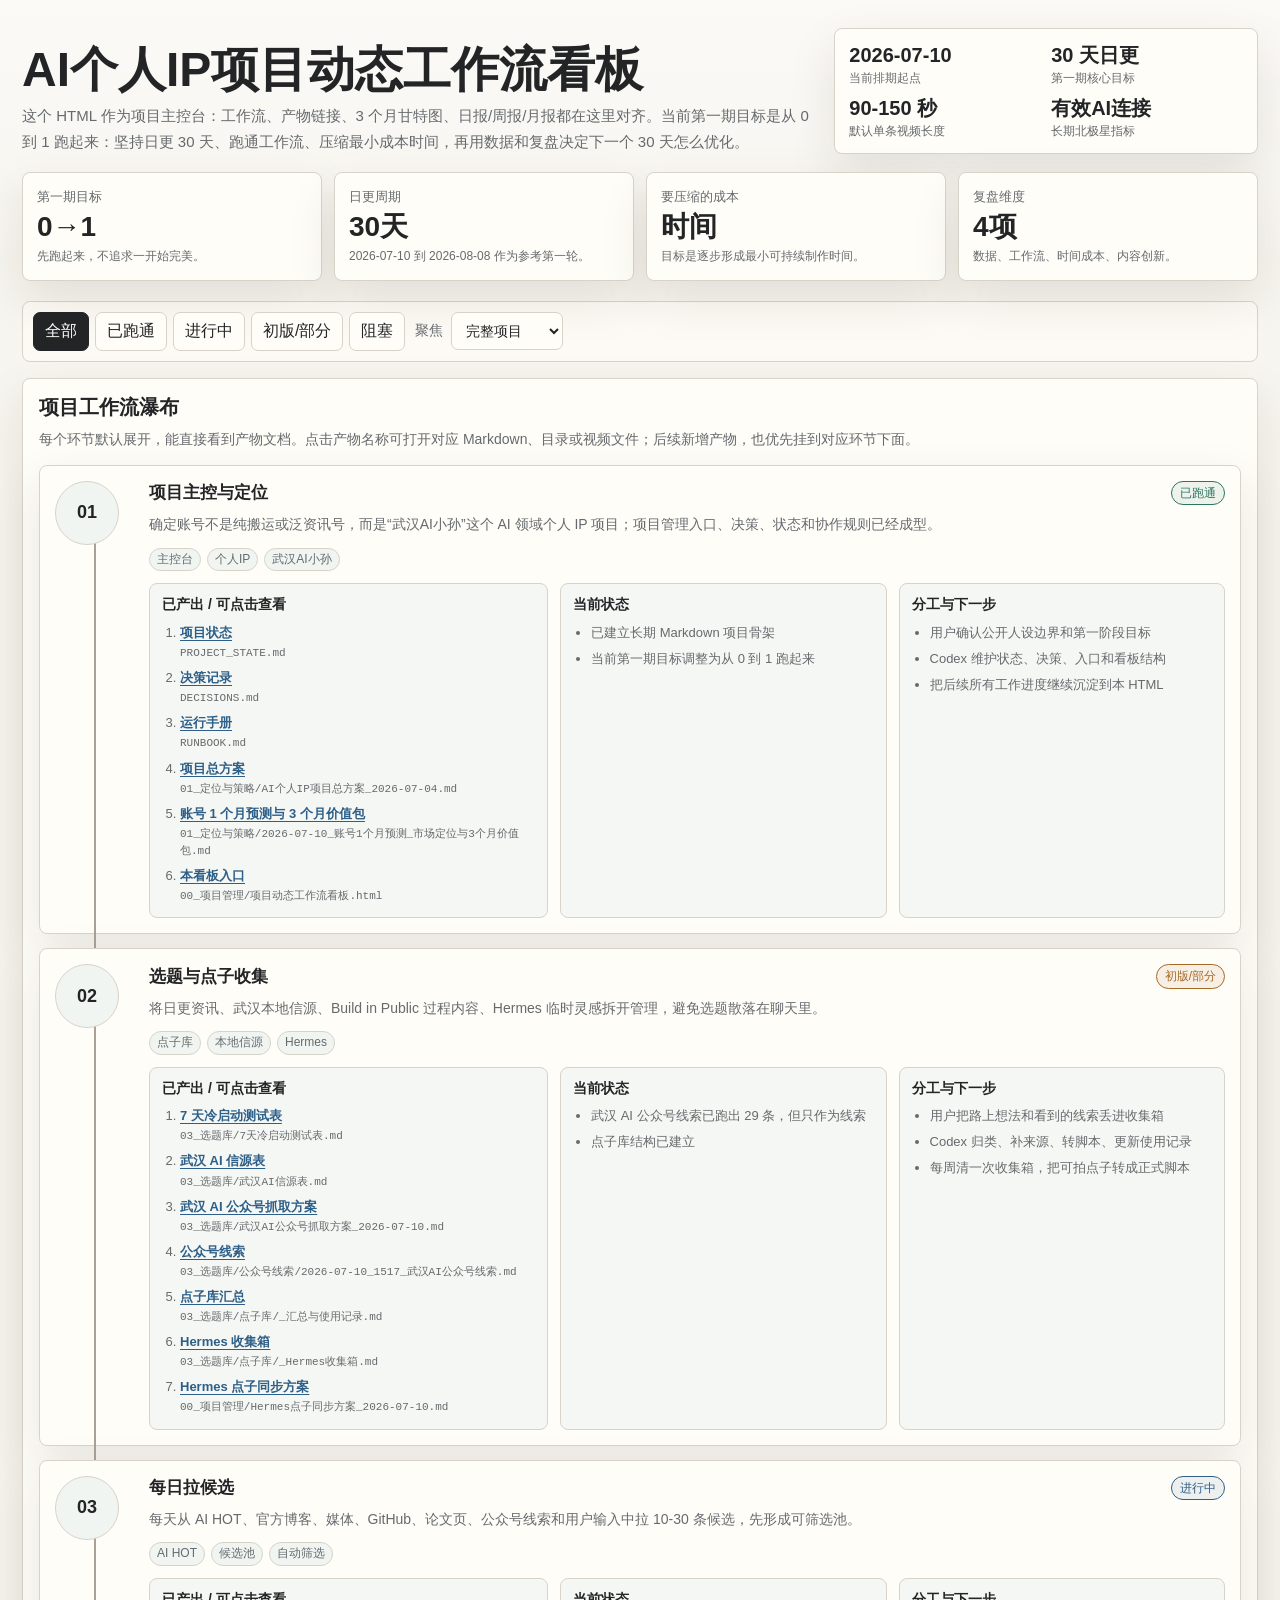
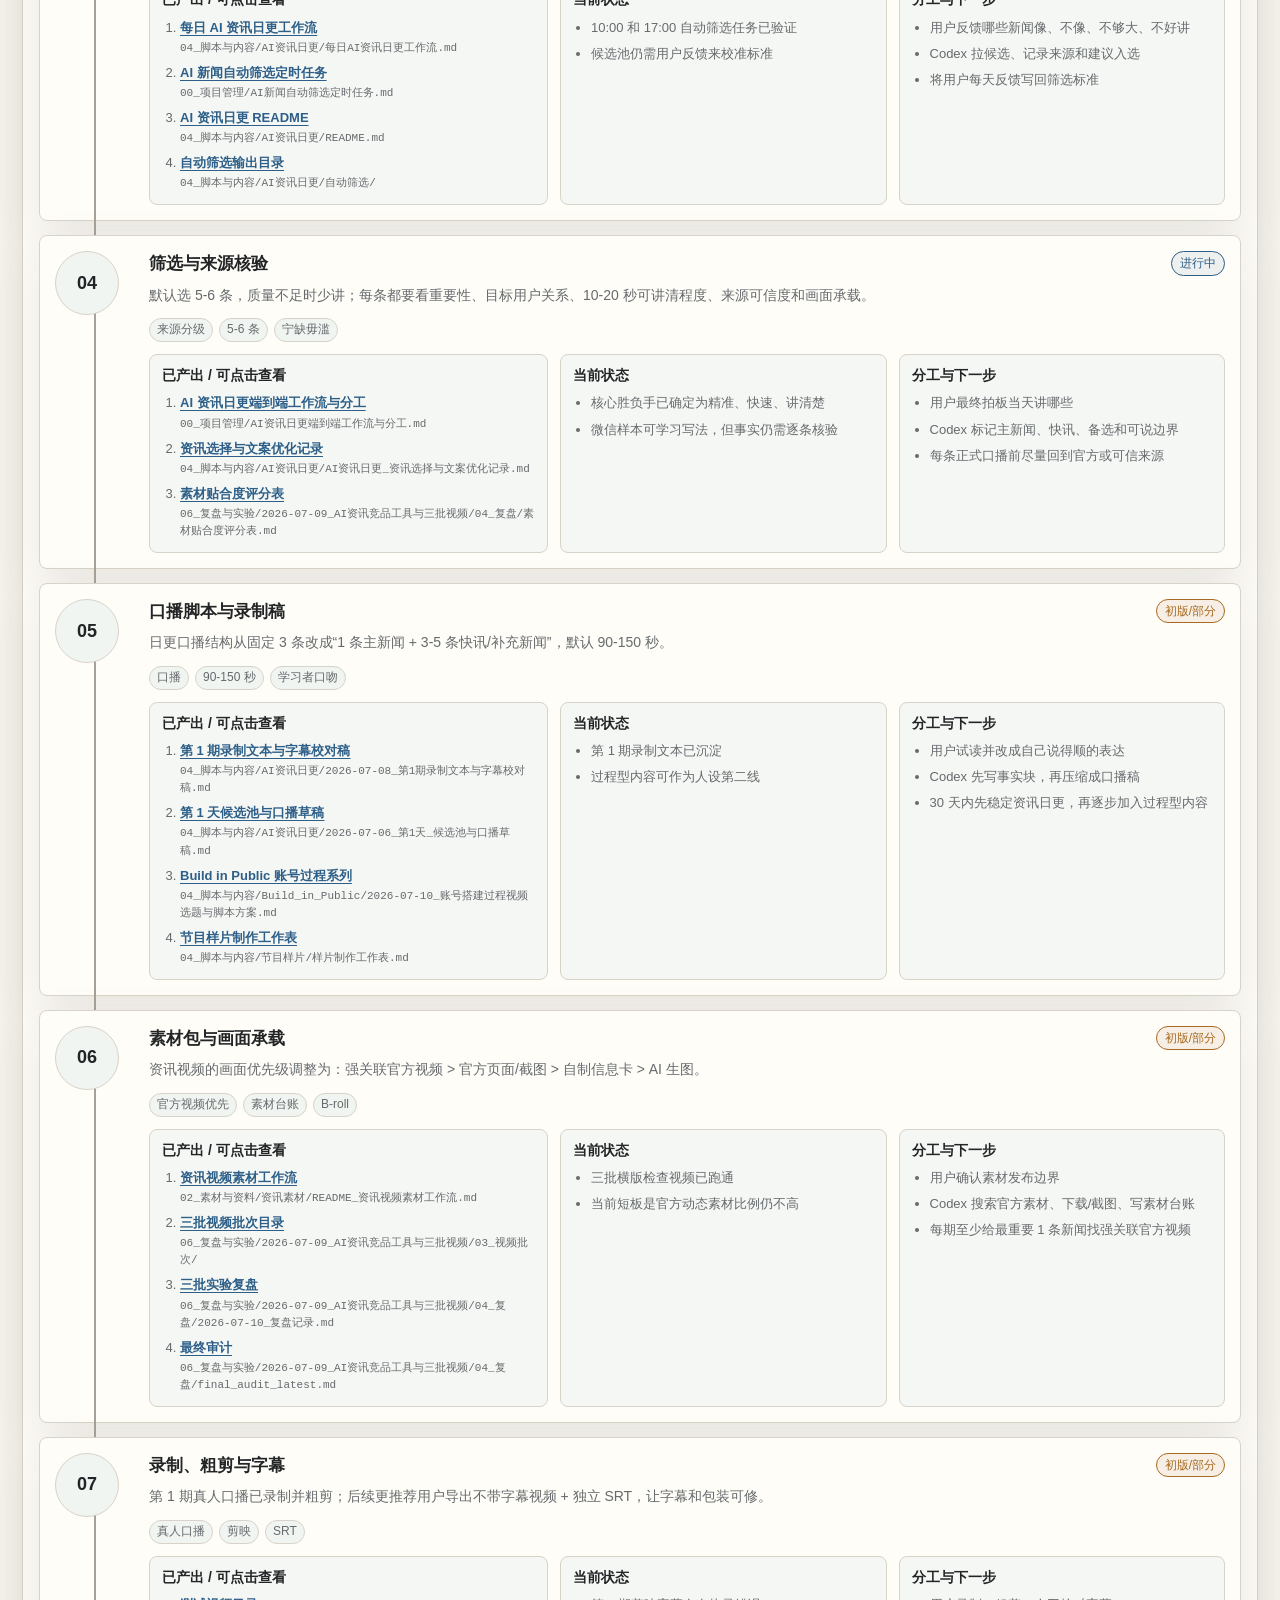
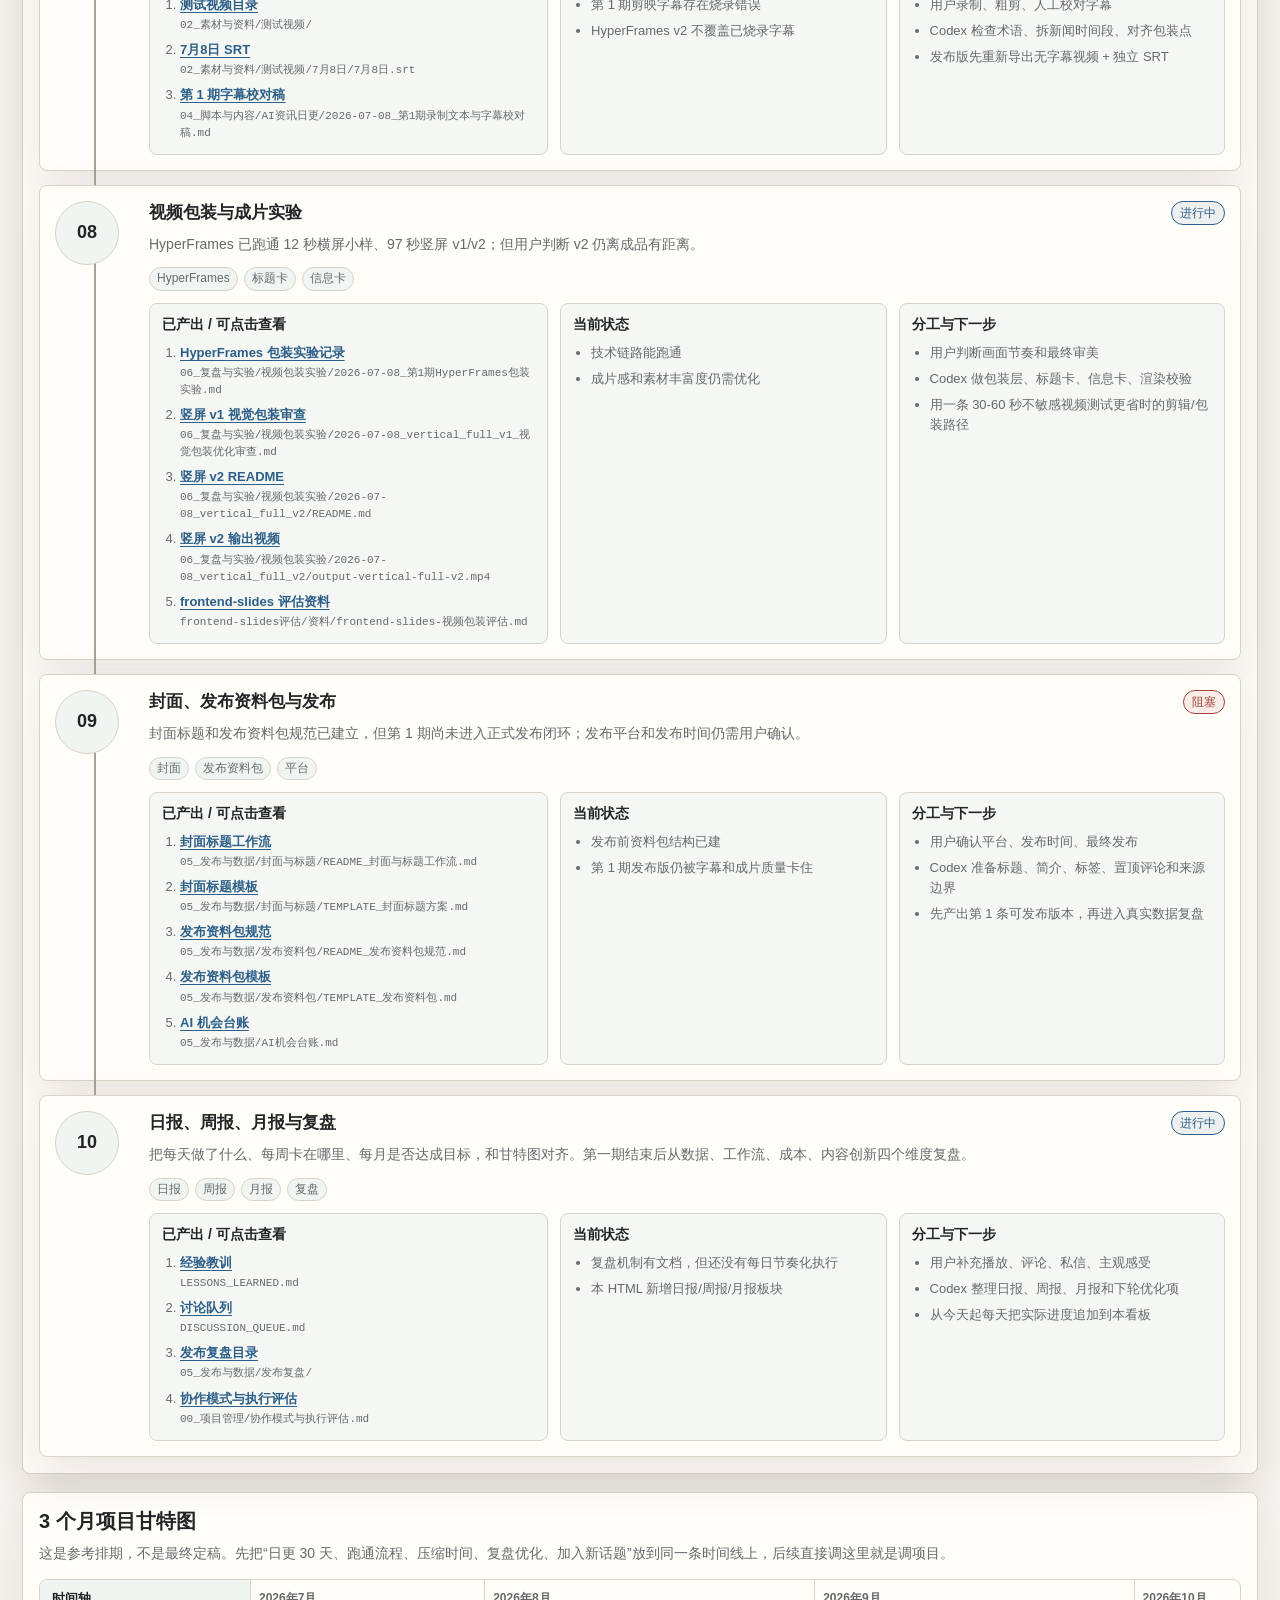
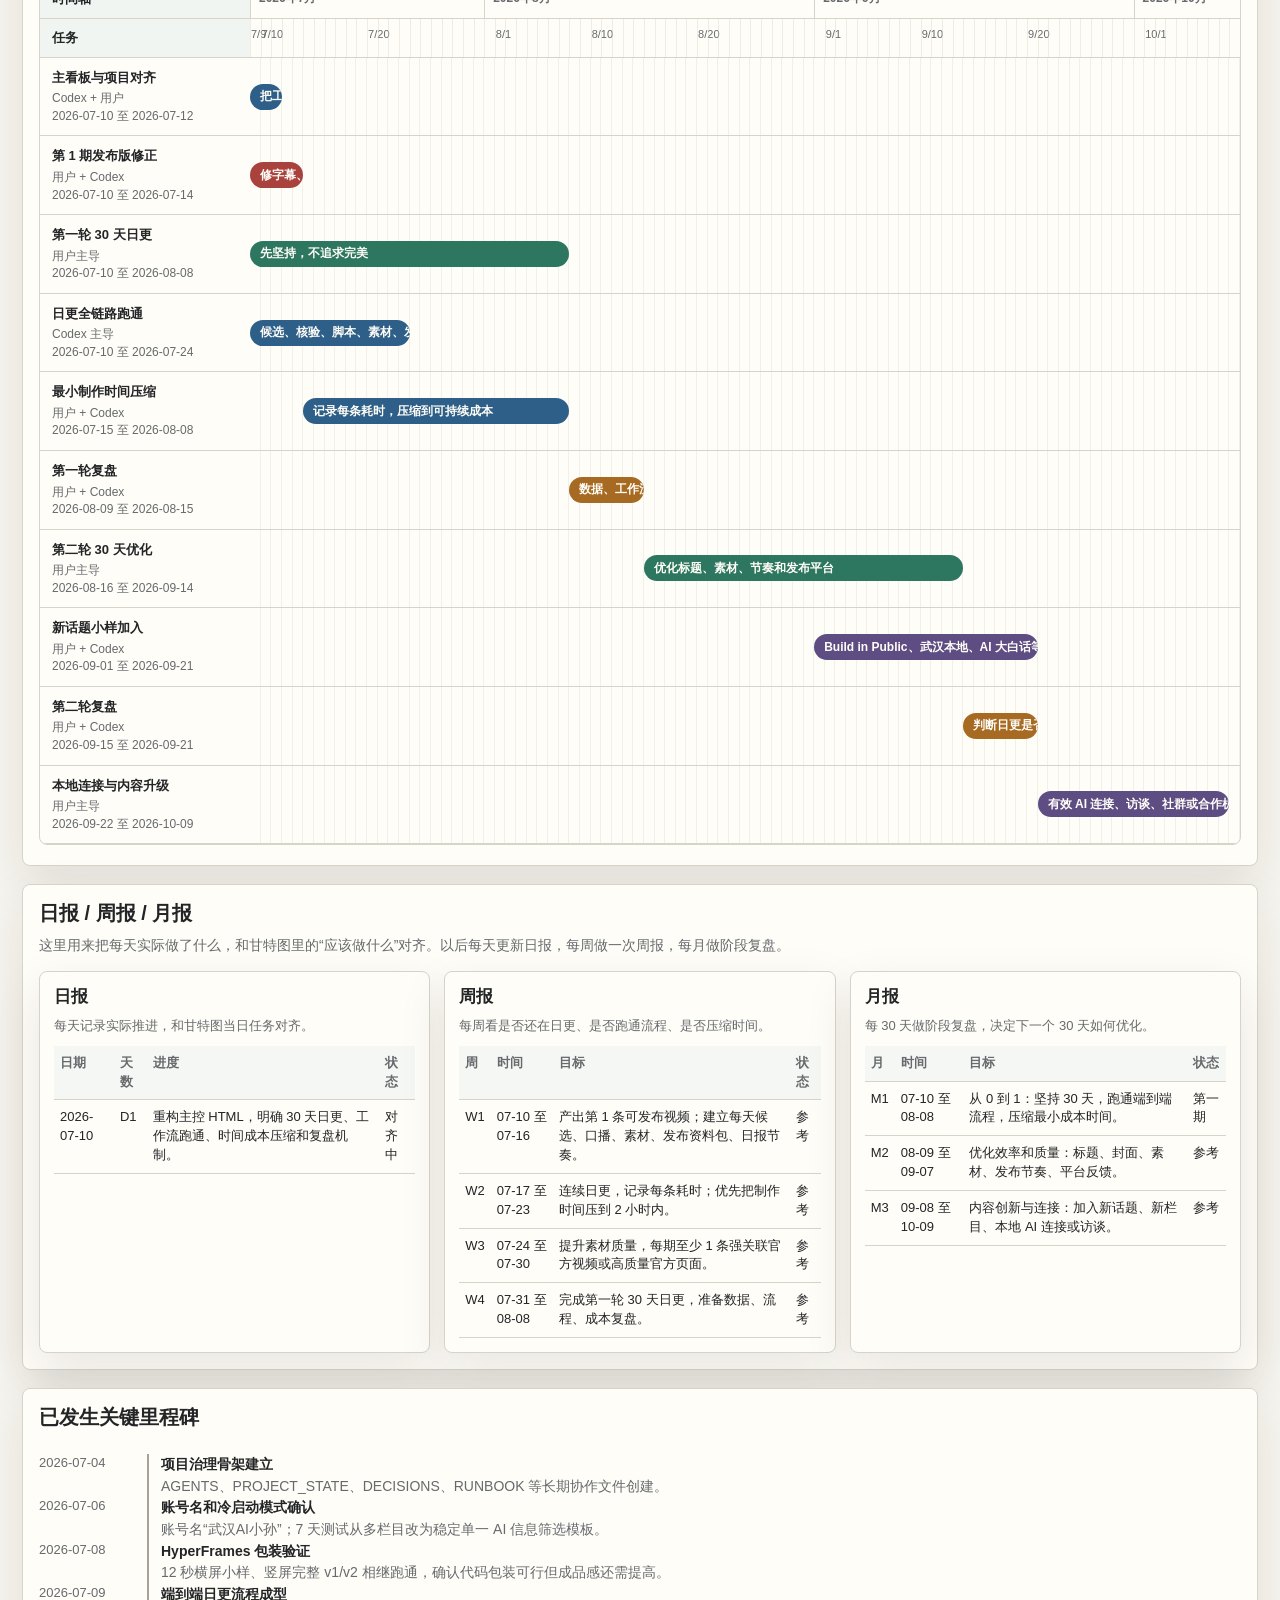
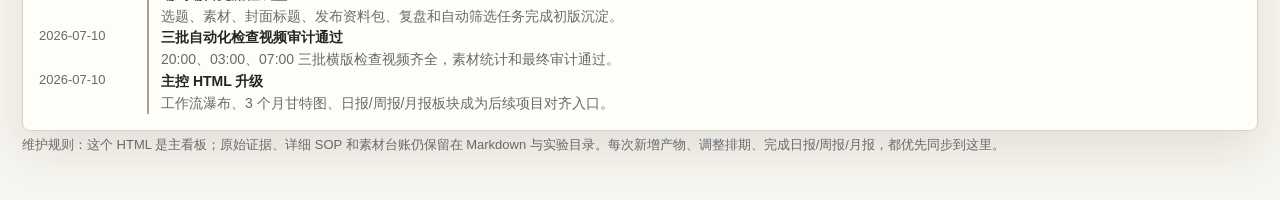
==== 00_项目管理/项目动态工作流看板.html @ 5cc2f9fd "Add project workflow dashboard" ====
<!doctype html>
<html lang="zh-CN">
<head>
  <meta charset="utf-8">
  <meta name="viewport" content="width=device-width, initial-scale=1">
  <title>AI个人IP项目动态工作流看板</title>
  <style>
    :root {
      --bg: #f7f5ef;
      --surface: #fffdf8;
      --surface-2: #f0f5f2;
      --ink: #222426;
      --muted: #666a6d;
      --line: #d8d3c8;
      --line-strong: #a7a198;
      --green: #2d765f;
      --blue: #2d5f88;
      --red: #a9423c;
      --gold: #a66a22;
      --purple: #5d4d83;
      --shadow: 0 18px 48px rgba(38, 34, 24, .10);
      --radius: 8px;
      color-scheme: light;
      font-family: -apple-system, BlinkMacSystemFont, "Segoe UI", "PingFang SC", "Hiragino Sans GB", "Microsoft YaHei", sans-serif;
    }

    * {
      box-sizing: border-box;
    }

    body {
      margin: 0;
      background:
        linear-gradient(180deg, rgba(255,255,255,.48), rgba(255,255,255,0) 280px),
        var(--bg);
      color: var(--ink);
      letter-spacing: 0;
    }

    button,
    select {
      font: inherit;
    }

    a {
      color: var(--blue);
      text-decoration-thickness: 1px;
      text-underline-offset: 3px;
      overflow-wrap: anywhere;
    }

    .app {
      max-width: 1440px;
      margin: 0 auto;
      padding: 28px 22px 44px;
    }

    .topbar {
      display: grid;
      grid-template-columns: minmax(0, 1.35fr) minmax(300px, .72fr);
      gap: 18px;
      align-items: end;
      margin-bottom: 18px;
    }

    h1 {
      margin: 0 0 8px;
      font-size: clamp(28px, 4vw, 48px);
      line-height: 1.08;
      font-weight: 700;
      letter-spacing: 0;
    }

    h2 {
      margin: 0 0 12px;
      font-size: 20px;
      line-height: 1.25;
      font-weight: 700;
    }

    h3 {
      margin: 0;
      font-size: 17px;
      line-height: 1.25;
      font-weight: 700;
    }

    .subtitle {
      margin: 0;
      color: var(--muted);
      font-size: 15px;
      line-height: 1.7;
      max-width: 920px;
    }

    .meta-card,
    .panel,
    .summary,
    .flow-card,
    .report-card {
      background: var(--surface);
      border: 1px solid var(--line);
      border-radius: var(--radius);
      box-shadow: var(--shadow);
    }

    .meta-card {
      padding: 14px;
    }

    .meta-grid {
      display: grid;
      grid-template-columns: repeat(2, minmax(0, 1fr));
      gap: 10px;
    }

    .metric b {
      display: block;
      font-size: 20px;
      line-height: 1.2;
      font-weight: 700;
    }

    .metric span {
      display: block;
      margin-top: 3px;
      color: var(--muted);
      font-size: 12px;
      line-height: 1.35;
    }

    .summary-row {
      display: grid;
      grid-template-columns: repeat(4, minmax(0, 1fr));
      gap: 12px;
      margin: 18px 0;
    }

    .summary {
      padding: 14px;
      min-height: 104px;
    }

    .summary .label {
      color: var(--muted);
      font-size: 13px;
    }

    .summary .value {
      display: block;
      margin: 7px 0 5px;
      font-size: 28px;
      line-height: 1;
      font-weight: 700;
    }

    .summary .note {
      color: var(--muted);
      font-size: 12px;
      line-height: 1.45;
    }

    .controls {
      display: flex;
      flex-wrap: wrap;
      gap: 10px;
      align-items: center;
      margin: 20px 0 16px;
      padding: 10px;
      border: 1px solid var(--line);
      border-radius: var(--radius);
      background: rgba(255, 253, 248, .72);
    }

    .segmented {
      display: inline-flex;
      flex-wrap: wrap;
      gap: 6px;
      align-items: center;
    }

    .btn {
      border: 1px solid var(--line);
      background: var(--surface);
      color: var(--ink);
      border-radius: 7px;
      padding: 8px 11px;
      cursor: pointer;
      min-height: 38px;
    }

    .btn:hover {
      border-color: var(--line-strong);
    }

    .btn[aria-pressed="true"] {
      background: var(--ink);
      border-color: var(--ink);
      color: var(--surface);
    }

    .select-wrap {
      display: inline-flex;
      align-items: center;
      gap: 8px;
      color: var(--muted);
      font-size: 14px;
    }

    select {
      min-height: 38px;
      border: 1px solid var(--line);
      border-radius: 7px;
      background: var(--surface);
      color: var(--ink);
      padding: 7px 10px;
    }

    .section-stack {
      display: grid;
      gap: 18px;
    }

    .panel {
      padding: 16px;
    }

    .section-lead {
      margin: -4px 0 14px;
      color: var(--muted);
      font-size: 14px;
      line-height: 1.65;
    }

    .workflow-stack {
      display: grid;
      gap: 14px;
    }

    .flow-card {
      display: grid;
      grid-template-columns: 80px minmax(0, 1fr);
      gap: 14px;
      padding: 15px;
      position: relative;
    }

    .flow-card.hidden {
      display: none;
    }

    .flow-card::before {
      content: "";
      position: absolute;
      left: 54px;
      top: 58px;
      bottom: -15px;
      width: 2px;
      background: var(--line-strong);
    }

    .flow-card:last-child::before {
      display: none;
    }

    .flow-index {
      position: relative;
      z-index: 1;
      width: 64px;
      height: 64px;
      border-radius: 999px;
      border: 1px solid var(--line);
      background: var(--surface-2);
      display: grid;
      place-items: center;
      font-size: 18px;
      font-weight: 700;
      color: var(--ink);
    }

    .flow-main {
      min-width: 0;
    }

    .flow-head {
      display: flex;
      flex-wrap: wrap;
      gap: 10px;
      align-items: center;
      justify-content: space-between;
      margin-bottom: 8px;
    }

    .flow-desc {
      margin: 0 0 12px;
      color: var(--muted);
      font-size: 14px;
      line-height: 1.6;
    }

    .status {
      display: inline-flex;
      align-items: center;
      width: fit-content;
      border-radius: 999px;
      padding: 4px 8px;
      font-size: 12px;
      line-height: 1.2;
      border: 1px solid currentColor;
      white-space: nowrap;
    }

    .status.done { color: var(--green); background: rgba(45, 118, 95, .08); }
    .status.running { color: var(--blue); background: rgba(45, 95, 136, .08); }
    .status.partial { color: var(--gold); background: rgba(166, 106, 34, .09); }
    .status.blocked { color: var(--red); background: rgba(169, 66, 60, .08); }
    .status.candidate { color: var(--purple); background: rgba(93, 77, 131, .08); }

    .chips {
      display: flex;
      flex-wrap: wrap;
      gap: 6px;
      margin: 8px 0 12px;
    }

    .chip {
      display: inline-flex;
      border: 1px solid var(--line);
      background: var(--surface-2);
      border-radius: 999px;
      padding: 4px 7px;
      color: var(--muted);
      font-size: 12px;
      line-height: 1.15;
    }

    .flow-grid {
      display: grid;
      grid-template-columns: minmax(260px, 1.1fr) minmax(220px, .9fr) minmax(220px, .9fr);
      gap: 12px;
      align-items: start;
    }

    .mini-box {
      border: 1px solid var(--line);
      border-radius: var(--radius);
      background: rgba(240, 245, 242, .64);
      padding: 12px;
      min-height: 100%;
    }

    .mini-box h4 {
      margin: 0 0 9px;
      font-size: 14px;
      line-height: 1.25;
      font-weight: 700;
    }

    .plain-list,
    .output-list {
      margin: 0;
      padding-left: 18px;
      color: var(--muted);
      font-size: 13px;
      line-height: 1.55;
    }

    .plain-list li + li,
    .output-list li + li {
      margin-top: 6px;
    }

    .output-list a {
      font-weight: 700;
    }

    .path {
      display: block;
      margin-top: 2px;
      font-family: ui-monospace, SFMono-Regular, Menlo, Consolas, monospace;
      font-size: 11px;
      color: var(--muted);
      overflow-wrap: anywhere;
    }

    .gantt-wrap {
      overflow-x: auto;
      padding-bottom: 4px;
    }

    .gantt {
      min-width: 1040px;
      display: grid;
      grid-template-columns: 210px minmax(820px, 1fr);
      border: 1px solid var(--line);
      border-radius: var(--radius);
      overflow: hidden;
      background: var(--surface);
    }

    .gantt-label,
    .gantt-track,
    .gantt-months,
    .gantt-scale {
      border-bottom: 1px solid var(--line);
    }

    .gantt-label {
      padding: 10px 12px;
      background: var(--surface-2);
      font-weight: 700;
      font-size: 13px;
    }

    .gantt-months,
    .gantt-scale,
    .gantt-track {
      position: relative;
      display: grid;
      grid-template-columns: repeat(93, minmax(8px, 1fr));
    }

    .month {
      padding: 10px 8px;
      border-left: 1px solid var(--line);
      color: var(--muted);
      font-size: 12px;
      font-weight: 700;
    }

    .tick {
      min-height: 34px;
      border-left: 1px solid rgba(216, 211, 200, .42);
      color: var(--muted);
      font-size: 11px;
      padding-top: 9px;
      text-align: center;
    }

    .gantt-task-label {
      padding: 11px 12px;
      border-bottom: 1px solid var(--line);
      font-size: 13px;
      line-height: 1.35;
    }

    .gantt-task-label strong {
      display: block;
      margin-bottom: 3px;
      color: var(--ink);
    }

    .gantt-task-label span {
      color: var(--muted);
      font-size: 12px;
    }

    .gantt-track {
      align-items: center;
      min-height: 56px;
      background:
        repeating-linear-gradient(90deg, transparent 0, transparent calc((100% / 93) - 1px), rgba(216, 211, 200, .32) calc((100% / 93) - 1px), rgba(216, 211, 200, .32) calc(100% / 93));
    }

    .bar {
      grid-row: 1;
      height: 26px;
      border-radius: 999px;
      display: flex;
      align-items: center;
      padding: 0 10px;
      color: #fffdf8;
      font-size: 12px;
      font-weight: 700;
      overflow: hidden;
      white-space: nowrap;
    }

    .bar.core { background: var(--green); }
    .bar.workflow { background: var(--blue); }
    .bar.review { background: var(--gold); }
    .bar.content { background: var(--purple); }
    .bar.risk { background: var(--red); }

    .report-grid {
      display: grid;
      grid-template-columns: repeat(3, minmax(0, 1fr));
      gap: 14px;
    }

    .report-card {
      padding: 14px;
    }

    .report-card h3 {
      margin-bottom: 8px;
    }

    .report-card p {
      margin: 0 0 10px;
      color: var(--muted);
      font-size: 13px;
      line-height: 1.55;
    }

    .report-table {
      width: 100%;
      border-collapse: collapse;
      font-size: 13px;
      line-height: 1.45;
    }

    .report-table th,
    .report-table td {
      border-bottom: 1px solid var(--line);
      padding: 8px 6px;
      text-align: left;
      vertical-align: top;
    }

    .report-table th {
      color: var(--muted);
      font-weight: 700;
      background: rgba(240, 245, 242, .72);
    }

    .timeline {
      display: grid;
      gap: 12px;
    }

    .event {
      display: grid;
      grid-template-columns: 96px minmax(0, 1fr);
      gap: 12px;
      align-items: start;
    }

    .event time {
      color: var(--muted);
      font-size: 13px;
      line-height: 1.35;
    }

    .event-body {
      border-left: 2px solid var(--line-strong);
      padding-left: 12px;
      font-size: 14px;
      line-height: 1.55;
      color: var(--muted);
    }

    .event-body strong {
      color: var(--ink);
    }

    .footer-note {
      margin: 4px 0 0;
      color: var(--muted);
      font-size: 13px;
      line-height: 1.6;
    }

    @media (max-width: 1040px) {
      .topbar,
      .flow-grid,
      .report-grid {
        grid-template-columns: 1fr;
      }

      .summary-row {
        grid-template-columns: repeat(2, minmax(0, 1fr));
      }
    }

    @media (max-width: 640px) {
      .app {
        padding: 18px 12px 30px;
      }

      .summary-row,
      .meta-grid {
        grid-template-columns: 1fr;
      }

      .flow-card {
        grid-template-columns: 1fr;
      }

      .flow-card::before {
        left: 31px;
        top: 78px;
      }

      .event {
        grid-template-columns: 1fr;
        gap: 4px;
      }
    }
  </style>
</head>
<body>
  <main class="app" id="workflowApp">
    <section class="topbar" aria-labelledby="pageTitle">
      <div>
        <h1 id="pageTitle">AI个人IP项目动态工作流看板</h1>
        <p class="subtitle">这个 HTML 作为项目主控台：工作流、产物链接、3 个月甘特图、日报/周报/月报都在这里对齐。当前第一期目标是从 0 到 1 跑起来：坚持日更 30 天、跑通工作流、压缩最小成本时间，再用数据和复盘决定下一个 30 天怎么优化。</p>
      </div>
      <aside class="meta-card" aria-label="项目总览">
        <div class="meta-grid">
          <div class="metric"><b>2026-07-10</b><span>当前排期起点</span></div>
          <div class="metric"><b>30 天日更</b><span>第一期核心目标</span></div>
          <div class="metric"><b>90-150 秒</b><span>默认单条视频长度</span></div>
          <div class="metric"><b>有效AI连接</b><span>长期北极星指标</span></div>
        </div>
      </aside>
    </section>

    <section class="summary-row" aria-label="关键状态汇总">
      <div class="summary"><span class="label">第一期目标</span><span class="value">0→1</span><span class="note">先跑起来，不追求一开始完美。</span></div>
      <div class="summary"><span class="label">日更周期</span><span class="value">30天</span><span class="note">2026-07-10 到 2026-08-08 作为参考第一轮。</span></div>
      <div class="summary"><span class="label">要压缩的成本</span><span class="value">时间</span><span class="note">目标是逐步形成最小可持续制作时间。</span></div>
      <div class="summary"><span class="label">复盘维度</span><span class="value">4项</span><span class="note">数据、工作流、时间成本、内容创新。</span></div>
    </section>

    <section class="controls" aria-label="看板筛选">
      <div class="segmented" role="group" aria-label="状态筛选">
        <button class="btn" type="button" data-filter="all" aria-pressed="true">全部</button>
        <button class="btn" type="button" data-filter="done" aria-pressed="false">已跑通</button>
        <button class="btn" type="button" data-filter="running" aria-pressed="false">进行中</button>
        <button class="btn" type="button" data-filter="partial" aria-pressed="false">初版/部分</button>
        <button class="btn" type="button" data-filter="blocked" aria-pressed="false">阻塞</button>
      </div>
      <label class="select-wrap">
        聚焦
        <select id="focusSelect">
          <option value="all">完整项目</option>
          <option value="daily">AI资讯日更</option>
          <option value="video">视频包装</option>
          <option value="planning">项目管理</option>
          <option value="publish">发布复盘</option>
        </select>
      </label>
    </section>

    <div class="section-stack">
      <section class="panel" aria-labelledby="workflowTitle">
        <h2 id="workflowTitle">项目工作流瀑布</h2>
        <p class="section-lead">每个环节默认展开，能直接看到产物文档。点击产物名称可打开对应 Markdown、目录或视频文件；后续新增产物，也优先挂到对应环节下面。</p>
        <div class="workflow-stack" id="workflowStack"></div>
      </section>

      <section class="panel" aria-labelledby="ganttTitle">
        <h2 id="ganttTitle">3 个月项目甘特图</h2>
        <p class="section-lead">这是参考排期，不是最终定稿。先把“日更 30 天、跑通流程、压缩时间、复盘优化、加入新话题”放到同一条时间线上，后续直接调这里就是调项目。</p>
        <div class="gantt-wrap">
          <div class="gantt" id="gantt"></div>
        </div>
      </section>

      <section class="panel" aria-labelledby="reportTitle">
        <h2 id="reportTitle">日报 / 周报 / 月报</h2>
        <p class="section-lead">这里用来把每天实际做了什么，和甘特图里的“应该做什么”对齐。以后每天更新日报，每周做一次周报，每月做阶段复盘。</p>
        <div class="report-grid" id="reportGrid"></div>
      </section>

      <section class="panel timeline" aria-label="关键里程碑">
        <h2>已发生关键里程碑</h2>
        <div id="timeline"></div>
      </section>
    </div>

    <p class="footer-note">维护规则：这个 HTML 是主看板；原始证据、详细 SOP 和素材台账仍保留在 Markdown 与实验目录。每次新增产物、调整排期、完成日报/周报/月报，都优先同步到这里。</p>
  </main>

  <script>
    const DATA = {
      workflows: [
        {
          id: "planning",
          index: 1,
          title: "项目主控与定位",
          status: "done",
          focus: ["planning"],
          desc: "确定账号不是纯搬运或泛资讯号，而是“武汉AI小孙”这个 AI 领域个人 IP 项目；项目管理入口、决策、状态和协作规则已经成型。",
          tags: ["主控台", "个人IP", "武汉AI小孙"],
          outputs: [
            ["项目状态", "PROJECT_STATE.md"],
            ["决策记录", "DECISIONS.md"],
            ["运行手册", "RUNBOOK.md"],
            ["项目总方案", "01_定位与策略/AI个人IP项目总方案_2026-07-04.md"],
            ["账号 1 个月预测与 3 个月价值包", "01_定位与策略/2026-07-10_账号1个月预测_市场定位与3个月价值包.md"],
            ["本看板入口", "00_项目管理/项目动态工作流看板.html"]
          ],
          responsibilities: ["用户确认公开人设边界和第一阶段目标", "Codex 维护状态、决策、入口和看板结构"],
          current: ["已建立长期 Markdown 项目骨架", "当前第一期目标调整为从 0 到 1 跑起来"],
          next: ["把后续所有工作进度继续沉淀到本 HTML"]
        },
        {
          id: "ideas",
          index: 2,
          title: "选题与点子收集",
          status: "partial",
          focus: ["daily", "planning"],
          desc: "将日更资讯、武汉本地信源、Build in Public 过程内容、Hermes 临时灵感拆开管理，避免选题散落在聊天里。",
          tags: ["点子库", "本地信源", "Hermes"],
          outputs: [
            ["7 天冷启动测试表", "03_选题库/7天冷启动测试表.md"],
            ["武汉 AI 信源表", "03_选题库/武汉AI信源表.md"],
            ["武汉 AI 公众号抓取方案", "03_选题库/武汉AI公众号抓取方案_2026-07-10.md"],
            ["公众号线索", "03_选题库/公众号线索/2026-07-10_1517_武汉AI公众号线索.md"],
            ["点子库汇总", "03_选题库/点子库/_汇总与使用记录.md"],
            ["Hermes 收集箱", "03_选题库/点子库/_Hermes收集箱.md"],
            ["Hermes 点子同步方案", "00_项目管理/Hermes点子同步方案_2026-07-10.md"]
          ],
          responsibilities: ["用户把路上想法和看到的线索丢进收集箱", "Codex 归类、补来源、转脚本、更新使用记录"],
          current: ["武汉 AI 公众号线索已跑出 29 条，但只作为线索", "点子库结构已建立"],
          next: ["每周清一次收集箱，把可拍点子转成正式脚本"]
        },
        {
          id: "candidate",
          index: 3,
          title: "每日拉候选",
          status: "running",
          focus: ["daily"],
          desc: "每天从 AI HOT、官方博客、媒体、GitHub、论文页、公众号线索和用户输入中拉 10-30 条候选，先形成可筛选池。",
          tags: ["AI HOT", "候选池", "自动筛选"],
          outputs: [
            ["每日 AI 资讯日更工作流", "04_脚本与内容/AI资讯日更/每日AI资讯日更工作流.md"],
            ["AI 新闻自动筛选定时任务", "00_项目管理/AI新闻自动筛选定时任务.md"],
            ["AI 资讯日更 README", "04_脚本与内容/AI资讯日更/README.md"],
            ["自动筛选输出目录", "04_脚本与内容/AI资讯日更/自动筛选/"]
          ],
          responsibilities: ["用户反馈哪些新闻像、不像、不够大、不好讲", "Codex 拉候选、记录来源和建议入选"],
          current: ["10:00 和 17:00 自动筛选任务已验证", "候选池仍需用户反馈来校准标准"],
          next: ["将用户每天反馈写回筛选标准"]
        },
        {
          id: "verify",
          index: 4,
          title: "筛选与来源核验",
          status: "running",
          focus: ["daily"],
          desc: "默认选 5-6 条，质量不足时少讲；每条都要看重要性、目标用户关系、10-20 秒可讲清程度、来源可信度和画面承载。",
          tags: ["来源分级", "5-6 条", "宁缺毋滥"],
          outputs: [
            ["AI 资讯日更端到端工作流与分工", "00_项目管理/AI资讯日更端到端工作流与分工.md"],
            ["资讯选择与文案优化记录", "04_脚本与内容/AI资讯日更/AI资讯日更_资讯选择与文案优化记录.md"],
            ["素材贴合度评分表", "06_复盘与实验/2026-07-09_AI资讯竞品工具与三批视频/04_复盘/素材贴合度评分表.md"]
          ],
          responsibilities: ["用户最终拍板当天讲哪些", "Codex 标记主新闻、快讯、备选和可说边界"],
          current: ["核心胜负手已确定为精准、快速、讲清楚", "微信样本可学习写法，但事实仍需逐条核验"],
          next: ["每条正式口播前尽量回到官方或可信来源"]
        },
        {
          id: "script",
          index: 5,
          title: "口播脚本与录制稿",
          status: "partial",
          focus: ["daily"],
          desc: "日更口播结构从固定 3 条改成“1 条主新闻 + 3-5 条快讯/补充新闻”，默认 90-150 秒。",
          tags: ["口播", "90-150 秒", "学习者口吻"],
          outputs: [
            ["第 1 期录制文本与字幕校对稿", "04_脚本与内容/AI资讯日更/2026-07-08_第1期录制文本与字幕校对稿.md"],
            ["第 1 天候选池与口播草稿", "04_脚本与内容/AI资讯日更/2026-07-06_第1天_候选池与口播草稿.md"],
            ["Build in Public 账号过程系列", "04_脚本与内容/Build_in_Public/2026-07-10_账号搭建过程视频选题与脚本方案.md"],
            ["节目样片制作工作表", "04_脚本与内容/节目样片/样片制作工作表.md"]
          ],
          responsibilities: ["用户试读并改成自己说得顺的表达", "Codex 先写事实块，再压缩成口播稿"],
          current: ["第 1 期录制文本已沉淀", "过程型内容可作为人设第二线"],
          next: ["30 天内先稳定资讯日更，再逐步加入过程型内容"]
        },
        {
          id: "materials",
          index: 6,
          title: "素材包与画面承载",
          status: "partial",
          focus: ["daily", "video"],
          desc: "资讯视频的画面优先级调整为：强关联官方视频 > 官方页面/截图 > 自制信息卡 > AI 生图。",
          tags: ["官方视频优先", "素材台账", "B-roll"],
          outputs: [
            ["资讯视频素材工作流", "02_素材与资料/资讯素材/README_资讯视频素材工作流.md"],
            ["三批视频批次目录", "06_复盘与实验/2026-07-09_AI资讯竞品工具与三批视频/03_视频批次/"],
            ["三批实验复盘", "06_复盘与实验/2026-07-09_AI资讯竞品工具与三批视频/04_复盘/2026-07-10_复盘记录.md"],
            ["最终审计", "06_复盘与实验/2026-07-09_AI资讯竞品工具与三批视频/04_复盘/final_audit_latest.md"]
          ],
          responsibilities: ["用户确认素材发布边界", "Codex 搜索官方素材、下载/截图、写素材台账"],
          current: ["三批横版检查视频已跑通", "当前短板是官方动态素材比例仍不高"],
          next: ["每期至少给最重要 1 条新闻找强关联官方视频"]
        },
        {
          id: "record",
          index: 7,
          title: "录制、粗剪与字幕",
          status: "partial",
          focus: ["video"],
          desc: "第 1 期真人口播已录制并粗剪；后续更推荐用户导出不带字幕视频 + 独立 SRT，让字幕和包装可修。",
          tags: ["真人口播", "剪映", "SRT"],
          outputs: [
            ["测试视频目录", "02_素材与资料/测试视频/"],
            ["7月8日 SRT", "02_素材与资料/测试视频/7月8日/7月8日.srt"],
            ["第 1 期字幕校对稿", "04_脚本与内容/AI资讯日更/2026-07-08_第1期录制文本与字幕校对稿.md"]
          ],
          responsibilities: ["用户录制、粗剪、人工校对字幕", "Codex 检查术语、拆新闻时间段、对齐包装点"],
          current: ["第 1 期剪映字幕存在烧录错误", "HyperFrames v2 不覆盖已烧录字幕"],
          next: ["发布版先重新导出无字幕视频 + 独立 SRT"]
        },
        {
          id: "package",
          index: 8,
          title: "视频包装与成片实验",
          status: "running",
          focus: ["video"],
          desc: "HyperFrames 已跑通 12 秒横屏小样、97 秒竖屏 v1/v2；但用户判断 v2 仍离成品有距离。",
          tags: ["HyperFrames", "标题卡", "信息卡"],
          outputs: [
            ["HyperFrames 包装实验记录", "06_复盘与实验/视频包装实验/2026-07-08_第1期HyperFrames包装实验.md"],
            ["竖屏 v1 视觉包装审查", "06_复盘与实验/视频包装实验/2026-07-08_vertical_full_v1_视觉包装优化审查.md"],
            ["竖屏 v2 README", "06_复盘与实验/视频包装实验/2026-07-08_vertical_full_v2/README.md"],
            ["竖屏 v2 输出视频", "06_复盘与实验/视频包装实验/2026-07-08_vertical_full_v2/output-vertical-full-v2.mp4"],
            ["frontend-slides 评估资料", "frontend-slides评估/资料/frontend-slides-视频包装评估.md"]
          ],
          responsibilities: ["用户判断画面节奏和最终审美", "Codex 做包装层、标题卡、信息卡、渲染校验"],
          current: ["技术链路能跑通", "成片感和素材丰富度仍需优化"],
          next: ["用一条 30-60 秒不敏感视频测试更省时的剪辑/包装路径"]
        },
        {
          id: "publish",
          index: 9,
          title: "封面、发布资料包与发布",
          status: "blocked",
          focus: ["publish"],
          desc: "封面标题和发布资料包规范已建立，但第 1 期尚未进入正式发布闭环；发布平台和发布时间仍需用户确认。",
          tags: ["封面", "发布资料包", "平台"],
          outputs: [
            ["封面标题工作流", "05_发布与数据/封面与标题/README_封面与标题工作流.md"],
            ["封面标题模板", "05_发布与数据/封面与标题/TEMPLATE_封面标题方案.md"],
            ["发布资料包规范", "05_发布与数据/发布资料包/README_发布资料包规范.md"],
            ["发布资料包模板", "05_发布与数据/发布资料包/TEMPLATE_发布资料包.md"],
            ["AI 机会台账", "05_发布与数据/AI机会台账.md"]
          ],
          responsibilities: ["用户确认平台、发布时间、最终发布", "Codex 准备标题、简介、标签、置顶评论和来源边界"],
          current: ["发布前资料包结构已建", "第 1 期发布版仍被字幕和成片质量卡住"],
          next: ["先产出第 1 条可发布版本，再进入真实数据复盘"]
        },
        {
          id: "review",
          index: 10,
          title: "日报、周报、月报与复盘",
          status: "running",
          focus: ["planning", "publish"],
          desc: "把每天做了什么、每周卡在哪里、每月是否达成目标，和甘特图对齐。第一期结束后从数据、工作流、成本、内容创新四个维度复盘。",
          tags: ["日报", "周报", "月报", "复盘"],
          outputs: [
            ["经验教训", "LESSONS_LEARNED.md"],
            ["讨论队列", "DISCUSSION_QUEUE.md"],
            ["发布复盘目录", "05_发布与数据/发布复盘/"],
            ["协作模式与执行评估", "00_项目管理/协作模式与执行评估.md"]
          ],
          responsibilities: ["用户补充播放、评论、私信、主观感受", "Codex 整理日报、周报、月报和下轮优化项"],
          current: ["复盘机制有文档，但还没有每日节奏化执行", "本 HTML 新增日报/周报/月报板块"],
          next: ["从今天起每天把实际进度追加到本看板"]
        }
      ],
      gantt: {
        start: "2026-07-10",
        end: "2026-10-10",
        tasks: [
          { name: "主看板与项目对齐", owner: "Codex + 用户", start: "2026-07-10", end: "2026-07-12", type: "workflow", note: "把工作流、甘特图、日报机制先立住" },
          { name: "第 1 期发布版修正", owner: "用户 + Codex", start: "2026-07-10", end: "2026-07-14", type: "risk", note: "修字幕、明确平台、产出可发布版本" },
          { name: "第一轮 30 天日更", owner: "用户主导", start: "2026-07-10", end: "2026-08-08", type: "core", note: "先坚持，不追求完美" },
          { name: "日更全链路跑通", owner: "Codex 主导", start: "2026-07-10", end: "2026-07-24", type: "workflow", note: "候选、核验、脚本、素材、发布包、复盘" },
          { name: "最小制作时间压缩", owner: "用户 + Codex", start: "2026-07-15", end: "2026-08-08", type: "workflow", note: "记录每条耗时，压缩到可持续成本" },
          { name: "第一轮复盘", owner: "用户 + Codex", start: "2026-08-09", end: "2026-08-15", type: "review", note: "数据、工作流、时间成本、内容反馈" },
          { name: "第二轮 30 天优化", owner: "用户主导", start: "2026-08-16", end: "2026-09-14", type: "core", note: "优化标题、素材、节奏和发布平台" },
          { name: "新话题小样加入", owner: "用户 + Codex", start: "2026-09-01", end: "2026-09-21", type: "content", note: "Build in Public、武汉本地、AI 大白话等小样" },
          { name: "第二轮复盘", owner: "用户 + Codex", start: "2026-09-15", end: "2026-09-21", type: "review", note: "判断日更是否继续，哪些内容应扩展" },
          { name: "本地连接与内容升级", owner: "用户主导", start: "2026-09-22", end: "2026-10-09", type: "content", note: "有效 AI 连接、访谈、社群或合作机会" }
        ]
      },
      reports: {
        daily: [
          ["2026-07-10", "D1", "重构主控 HTML，明确 30 天日更、工作流跑通、时间成本压缩和复盘机制。", "对齐中"]
        ],
        weekly: [
          ["W1", "07-10 至 07-16", "产出第 1 条可发布视频；建立每天候选、口播、素材、发布资料包、日报节奏。", "参考"],
          ["W2", "07-17 至 07-23", "连续日更，记录每条耗时；优先把制作时间压到 2 小时内。", "参考"],
          ["W3", "07-24 至 07-30", "提升素材质量，每期至少 1 条强关联官方视频或高质量官方页面。", "参考"],
          ["W4", "07-31 至 08-08", "完成第一轮 30 天日更，准备数据、流程、成本复盘。", "参考"]
        ],
        monthly: [
          ["M1", "07-10 至 08-08", "从 0 到 1：坚持 30 天，跑通端到端流程，压缩最小成本时间。", "第一期"],
          ["M2", "08-09 至 09-07", "优化效率和质量：标题、封面、素材、发布节奏、平台反馈。", "参考"],
          ["M3", "09-08 至 10-09", "内容创新与连接：加入新话题、新栏目、本地 AI 连接或访谈。", "参考"]
        ]
      },
      timeline: [
        ["2026-07-04", "项目治理骨架建立", "AGENTS、PROJECT_STATE、DECISIONS、RUNBOOK 等长期协作文件创建。"],
        ["2026-07-06", "账号名和冷启动模式确认", "账号名“武汉AI小孙”；7 天测试从多栏目改为稳定单一 AI 信息筛选模板。"],
        ["2026-07-08", "HyperFrames 包装验证", "12 秒横屏小样、竖屏完整 v1/v2 相继跑通，确认代码包装可行但成品感还需提高。"],
        ["2026-07-09", "端到端日更流程成型", "选题、素材、封面标题、发布资料包、复盘和自动筛选任务完成初版沉淀。"],
        ["2026-07-10", "三批自动化检查视频审计通过", "20:00、03:00、07:00 三批横版检查视频齐全，素材统计和最终审计通过。"],
        ["2026-07-10", "主控 HTML 升级", "工作流瀑布、3 个月甘特图、日报/周报/月报板块成为后续项目对齐入口。"]
      ]
    };

    const STATUS_TEXT = {
      done: "已跑通",
      running: "进行中",
      partial: "初版/部分",
      blocked: "阻塞",
      candidate: "待验证"
    };

    const app = document.getElementById("workflowApp");
    const workflowStack = document.getElementById("workflowStack");
    const focusSelect = document.getElementById("focusSelect");
    let currentFilter = "all";
    let currentFocus = "all";

    function statusClass(status) {
      return `status ${status}`;
    }

    function hrefFor(path) {
      if (path.startsWith("00_项目管理/")) return encodeURI(path.replace("00_项目管理/", ""));
      if (path === "PROJECT_STATE.md" || path === "DECISIONS.md" || path === "RUNBOOK.md" || path === "LESSONS_LEARNED.md" || path === "DISCUSSION_QUEUE.md") {
        return encodeURI(`../${path}`);
      }
      return encodeURI(`../${path}`);
    }

    function itemVisible(item) {
      const statusMatch = currentFilter === "all" || item.status === currentFilter;
      const focusMatch = currentFocus === "all" || item.focus.includes(currentFocus);
      return statusMatch && focusMatch;
    }

    function outputList(outputs) {
      return `<ol class="output-list">${outputs.map(([label, path]) => `
        <li><a href="${hrefFor(path)}">${label}</a><span class="path">${path}</span></li>
      `).join("")}</ol>`;
    }

    function plainList(items) {
      return `<ul class="plain-list">${items.map(item => `<li>${item}</li>`).join("")}</ul>`;
    }

    function renderWorkflows() {
      workflowStack.innerHTML = DATA.workflows.map(item => `
        <article class="flow-card ${itemVisible(item) ? "" : "hidden"}">
          <div class="flow-index">${String(item.index).padStart(2, "0")}</div>
          <div class="flow-main">
            <div class="flow-head">
              <h3>${item.title}</h3>
              <span class="${statusClass(item.status)}">${STATUS_TEXT[item.status]}</span>
            </div>
            <p class="flow-desc">${item.desc}</p>
            <div class="chips">${item.tags.map(tag => `<span class="chip">${tag}</span>`).join("")}</div>
            <div class="flow-grid">
              <div class="mini-box"><h4>已产出 / 可点击查看</h4>${outputList(item.outputs)}</div>
              <div class="mini-box"><h4>当前状态</h4>${plainList(item.current)}</div>
              <div class="mini-box"><h4>分工与下一步</h4>${plainList([...item.responsibilities, ...item.next])}</div>
            </div>
          </div>
        </article>
      `).join("");
    }

    function daysBetween(a, b) {
      const day = 24 * 60 * 60 * 1000;
      return Math.round((new Date(`${b}T00:00:00+08:00`) - new Date(`${a}T00:00:00+08:00`)) / day);
    }

    function renderGantt() {
      const gantt = document.getElementById("gantt");
      const total = daysBetween(DATA.gantt.start, DATA.gantt.end) + 1;
      const monthSpans = [
        ["2026年7月", 1, 22],
        ["2026年8月", 23, 53],
        ["2026年9月", 54, 83],
        ["2026年10月", 84, 93]
      ];
      const ticks = Array.from({ length: total }, (_, i) => i + 1);
      gantt.innerHTML = `
        <div class="gantt-label">时间轴</div>
        <div class="gantt-months">${monthSpans.map(([label, start, end]) => `<div class="month" style="grid-column:${start}/${end + 1}">${label}</div>`).join("")}</div>
        <div class="gantt-label">任务</div>
        <div class="gantt-scale">${ticks.map(i => {
          const date = new Date("2026-07-10T00:00:00+08:00");
          date.setDate(date.getDate() + i - 1);
          const day = date.getDate();
          return day === 1 || i === 1 || day === 10 || day === 20 ? `<div class="tick">${date.getMonth() + 1}/${day}</div>` : `<div class="tick"></div>`;
        }).join("")}</div>
        ${DATA.gantt.tasks.map(task => {
          const start = daysBetween(DATA.gantt.start, task.start) + 1;
          const end = daysBetween(DATA.gantt.start, task.end) + 2;
          return `
            <div class="gantt-task-label"><strong>${task.name}</strong><span>${task.owner}<br>${task.start} 至 ${task.end}</span></div>
            <div class="gantt-track"><div class="bar ${task.type}" style="grid-column:${start}/${end}">${task.note}</div></div>
          `;
        }).join("")}
      `;
    }

    function renderReports() {
      const grid = document.getElementById("reportGrid");
      const makeTable = (rows, headers) => `
        <table class="report-table">
          <thead><tr>${headers.map(h => `<th>${h}</th>`).join("")}</tr></thead>
          <tbody>${rows.map(row => `<tr>${row.map(cell => `<td>${cell}</td>`).join("")}</tr>`).join("")}</tbody>
        </table>
      `;
      grid.innerHTML = `
        <article class="report-card">
          <h3>日报</h3>
          <p>每天记录实际推进，和甘特图当日任务对齐。</p>
          ${makeTable(DATA.reports.daily, ["日期", "天数", "进度", "状态"])}
        </article>
        <article class="report-card">
          <h3>周报</h3>
          <p>每周看是否还在日更、是否跑通流程、是否压缩时间。</p>
          ${makeTable(DATA.reports.weekly, ["周", "时间", "目标", "状态"])}
        </article>
        <article class="report-card">
          <h3>月报</h3>
          <p>每 30 天做阶段复盘，决定下一个 30 天如何优化。</p>
          ${makeTable(DATA.reports.monthly, ["月", "时间", "目标", "状态"])}
        </article>
      `;
    }

    function renderTimeline() {
      document.getElementById("timeline").innerHTML = DATA.timeline.map(([date, title, note]) => `
        <div class="event"><time>${date}</time><div class="event-body"><strong>${title}</strong><br>${note}</div></div>
      `).join("");
    }

    app.querySelectorAll("[data-filter]").forEach(btn => {
      btn.addEventListener("click", () => {
        currentFilter = btn.dataset.filter;
        app.querySelectorAll("[data-filter]").forEach(other => {
          other.setAttribute("aria-pressed", String(other === btn));
        });
        renderWorkflows();
      });
    });

    focusSelect.addEventListener("change", () => {
      currentFocus = focusSelect.value;
      renderWorkflows();
    });

    renderWorkflows();
    renderGantt();
    renderReports();
    renderTimeline();
  </script>
</body>
</html>
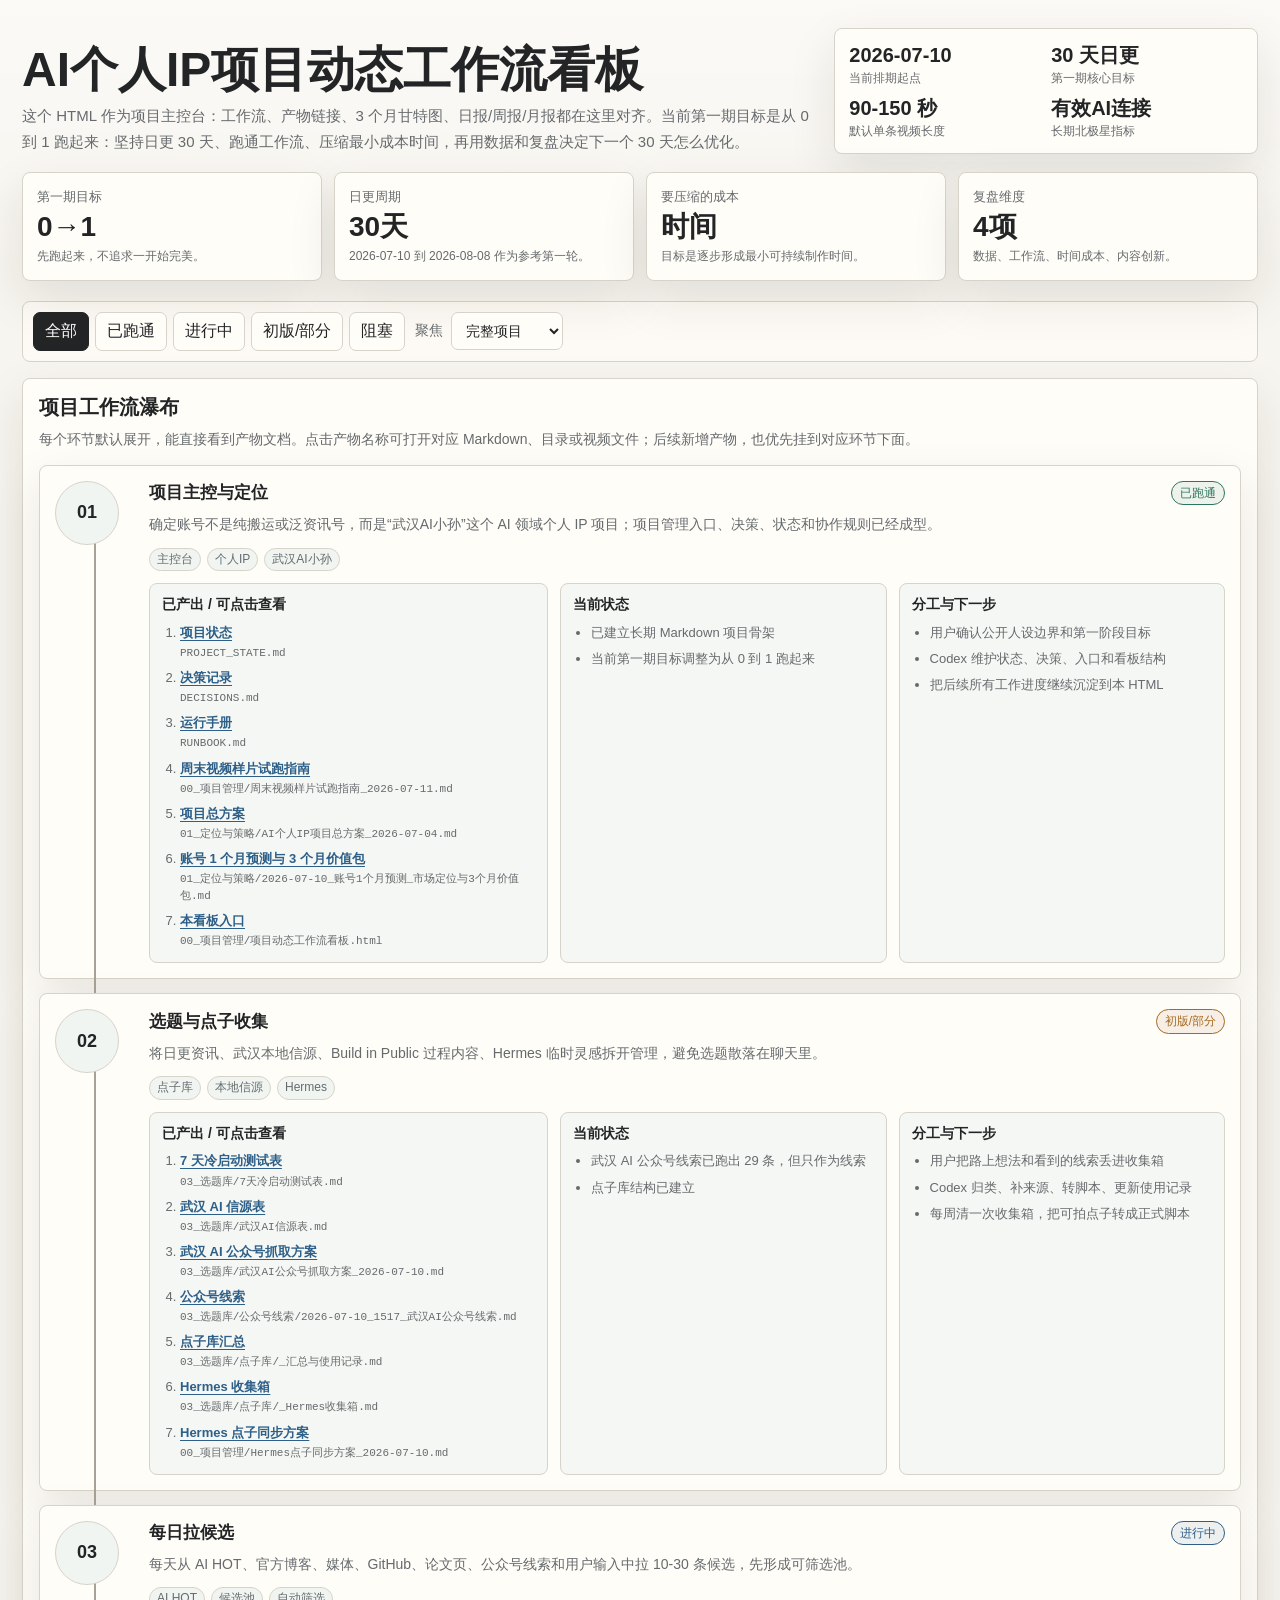
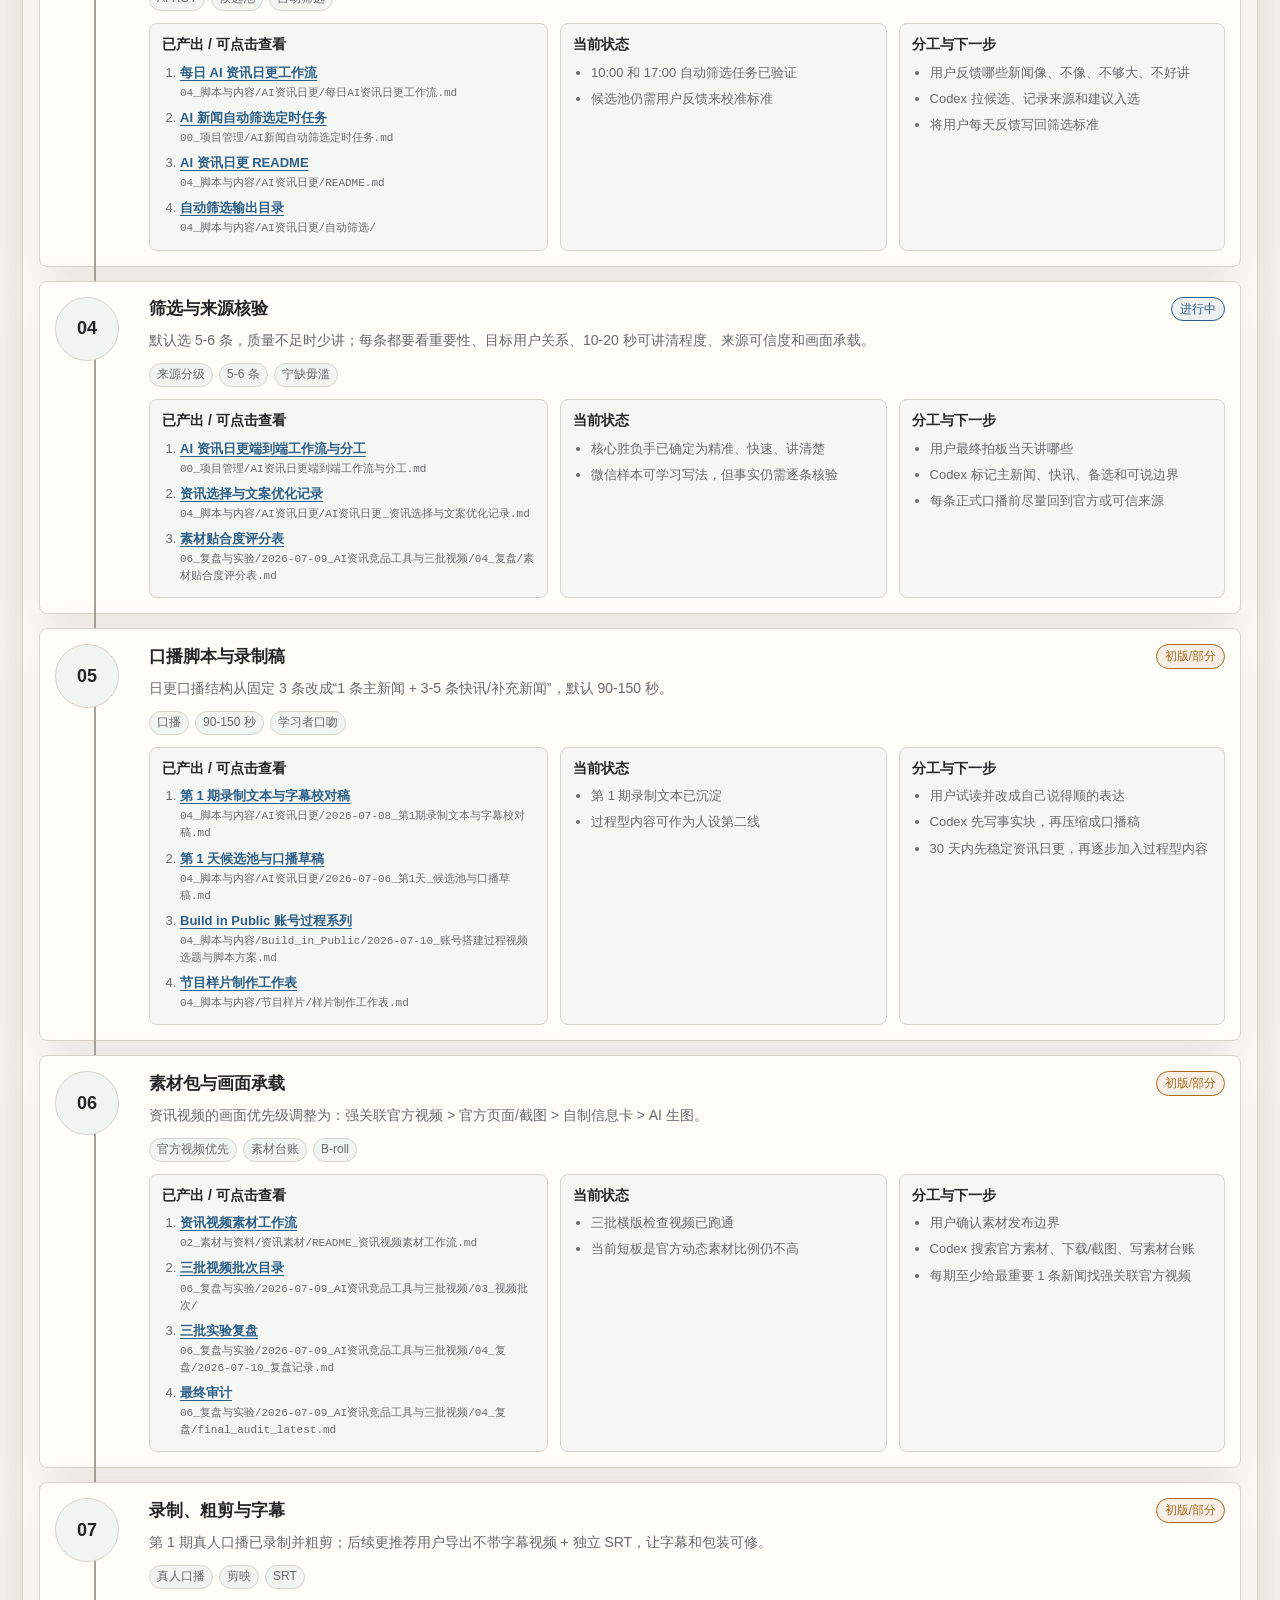
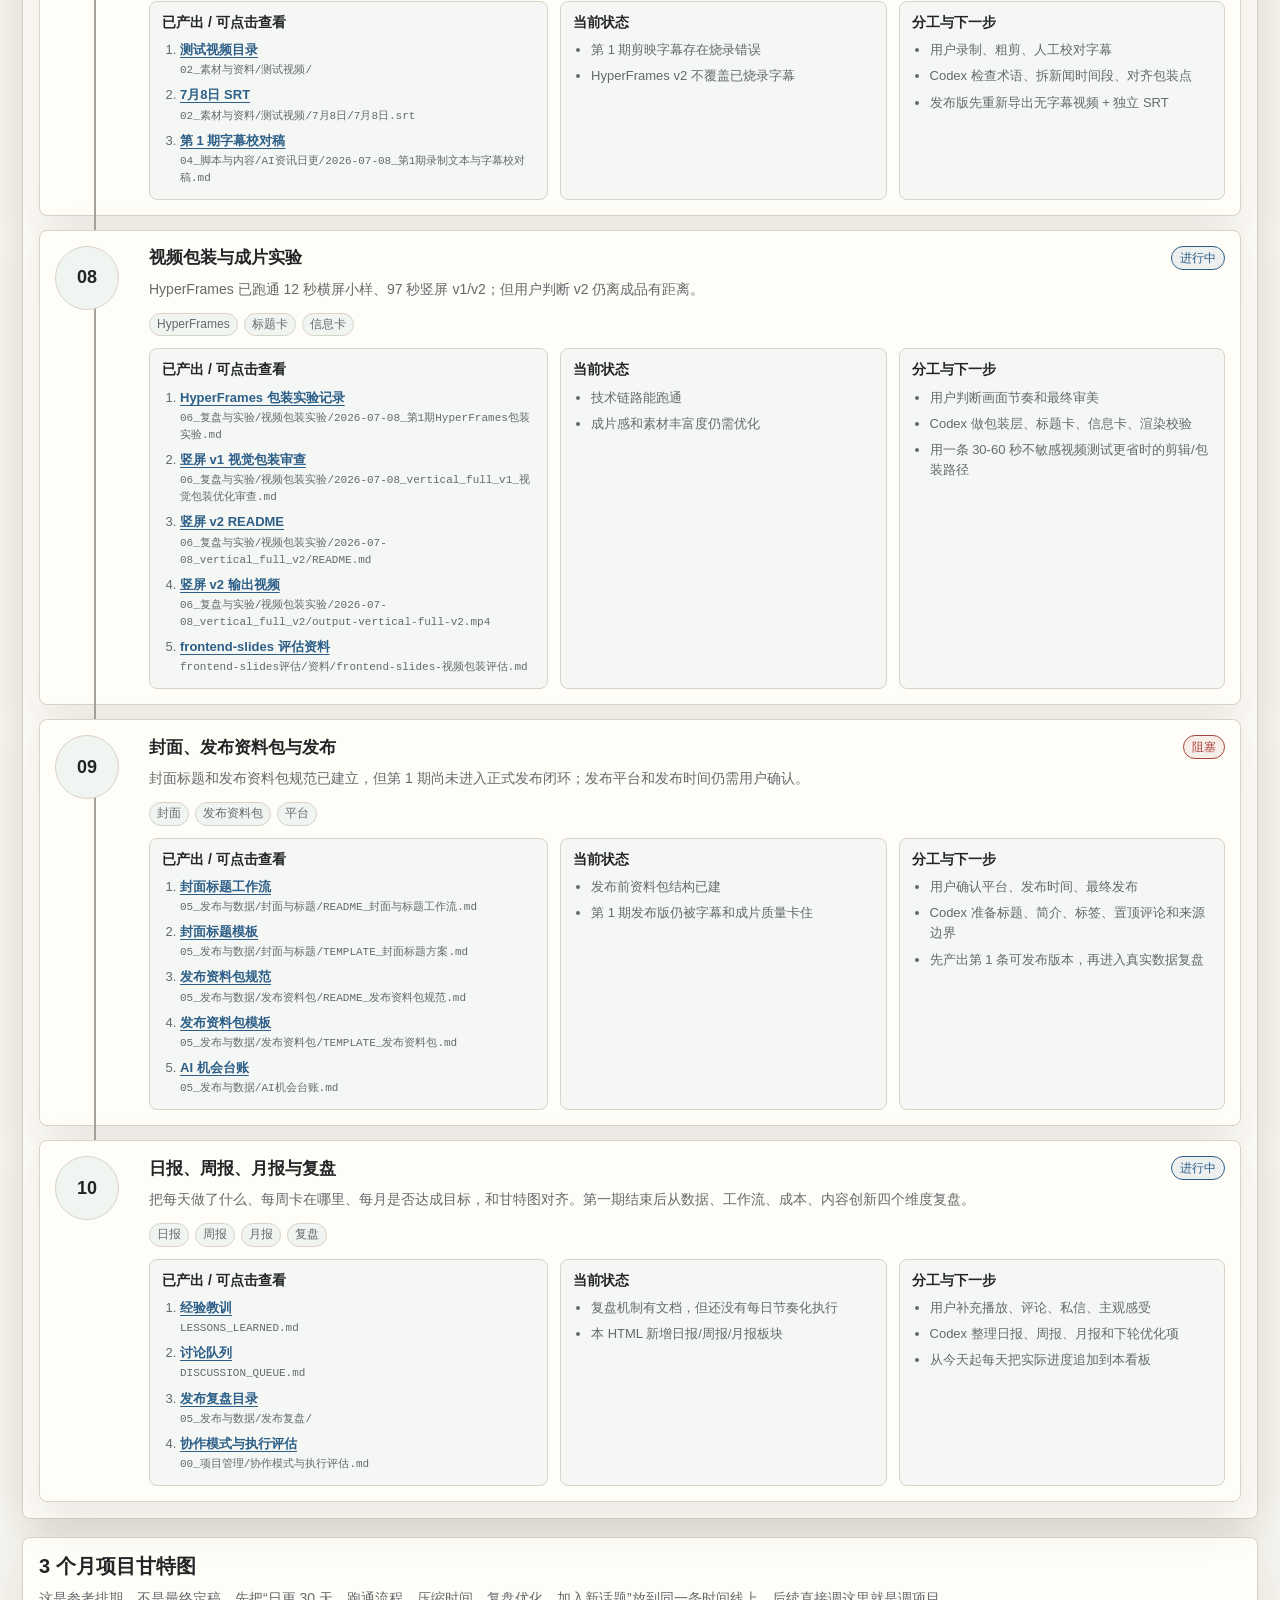
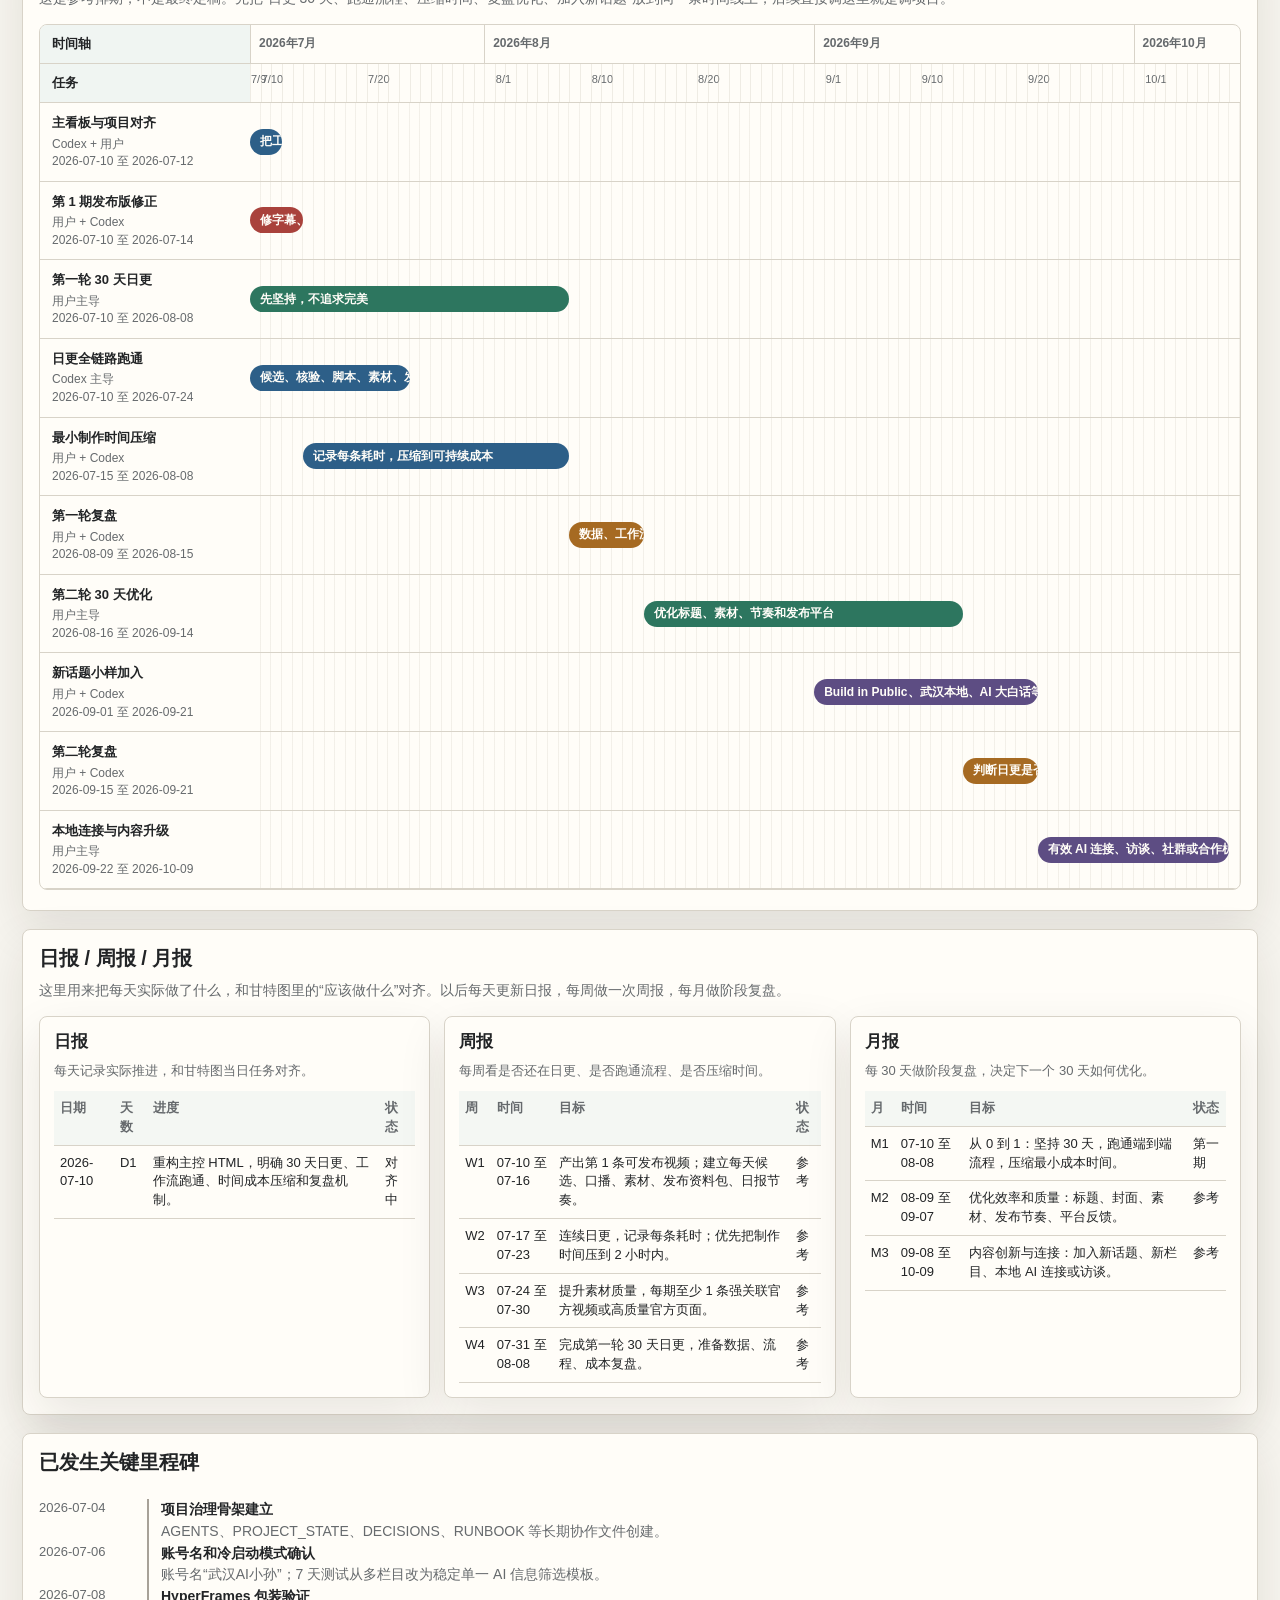
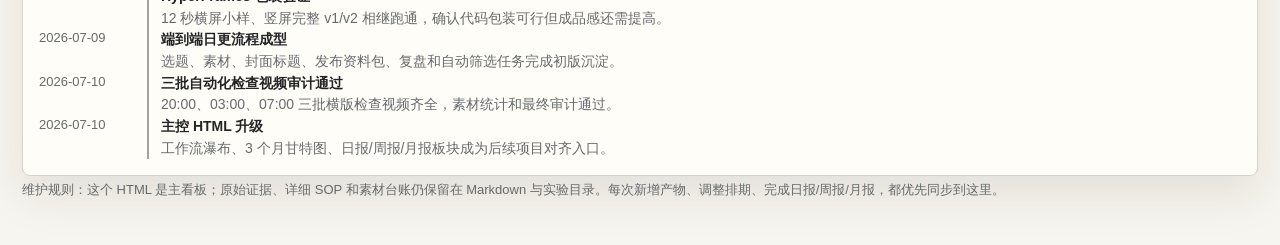
==== commit c2ea896f: "Sync weekend sample workflow docs" ====
--- a/00_项目管理/项目动态工作流看板.html
+++ b/00_项目管理/项目动态工作流看板.html
@@ -688,6 +688,7 @@
             ["项目状态", "PROJECT_STATE.md"],
             ["决策记录", "DECISIONS.md"],
             ["运行手册", "RUNBOOK.md"],
+            ["周末视频样片试跑指南", "00_项目管理/周末视频样片试跑指南_2026-07-11.md"],
             ["项目总方案", "01_定位与策略/AI个人IP项目总方案_2026-07-04.md"],
             ["账号 1 个月预测与 3 个月价值包", "01_定位与策略/2026-07-10_账号1个月预测_市场定位与3个月价值包.md"],
             ["本看板入口", "00_项目管理/项目动态工作流看板.html"]
